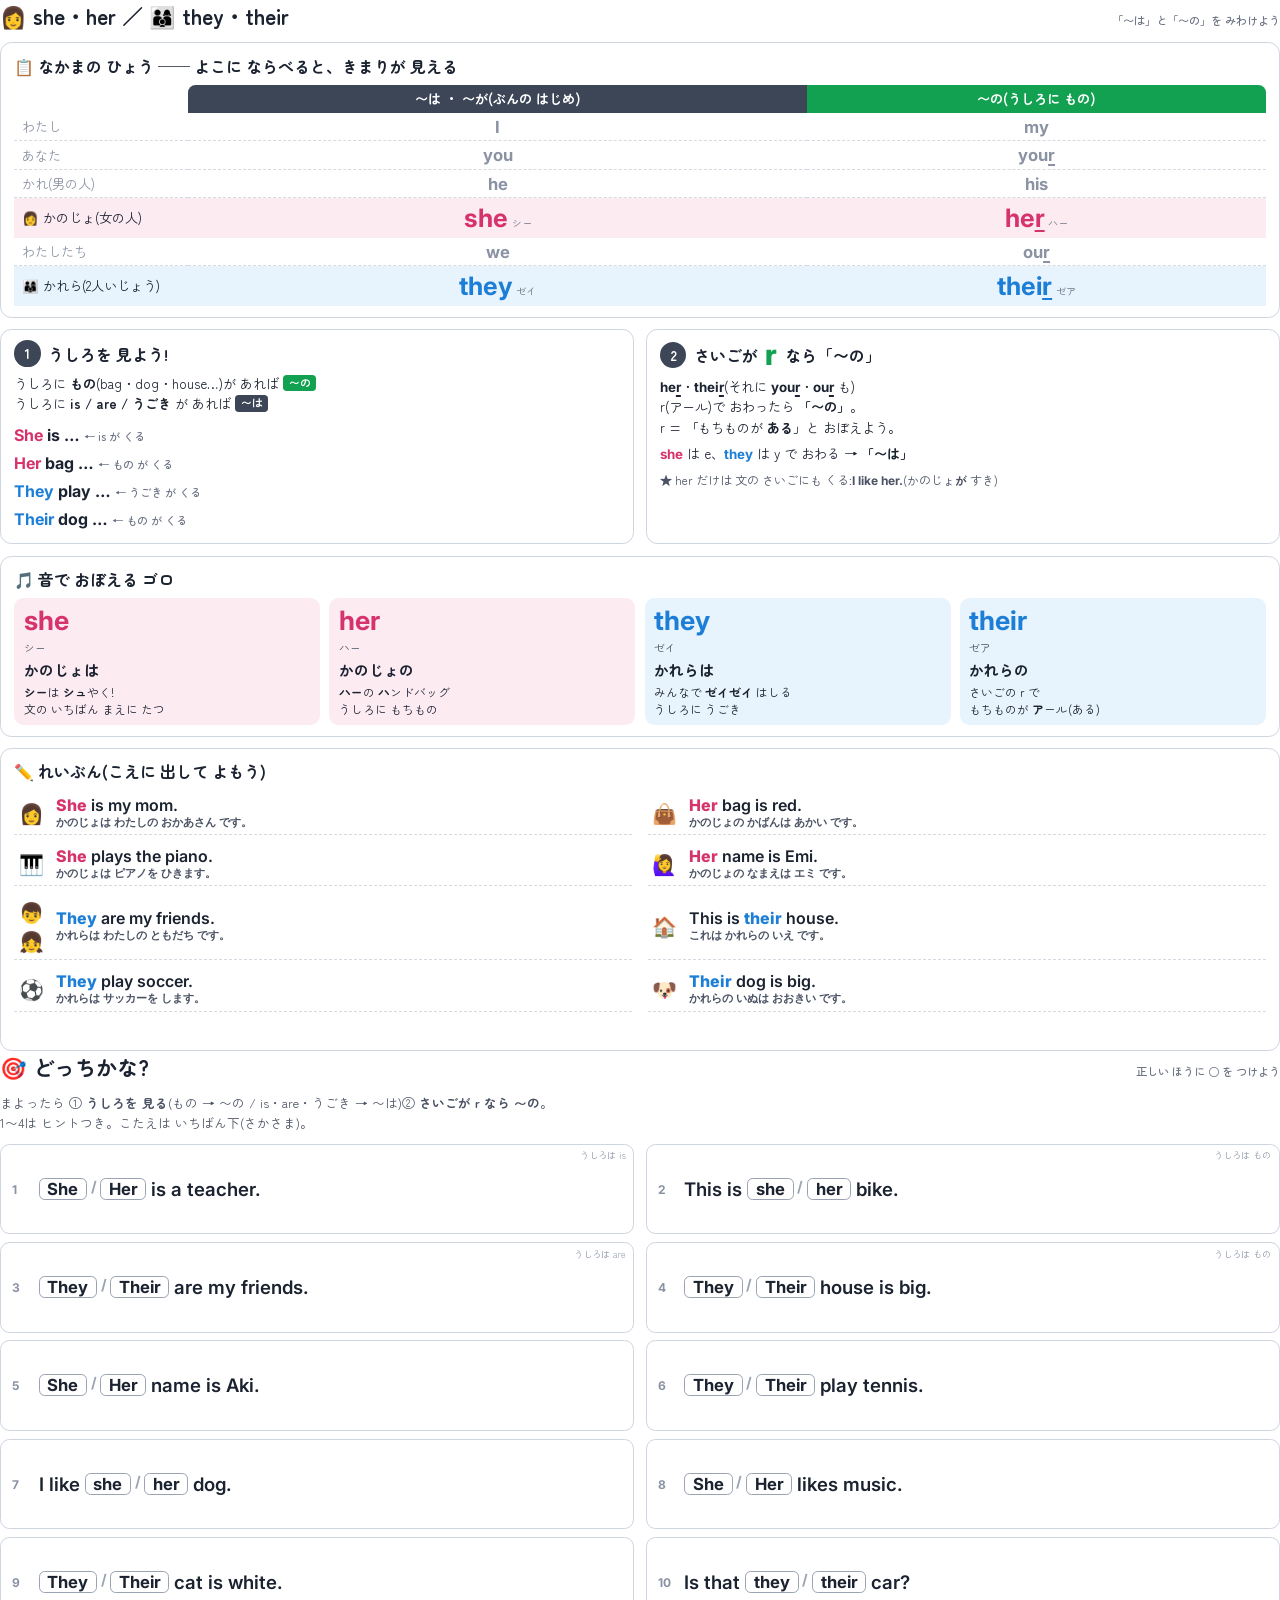
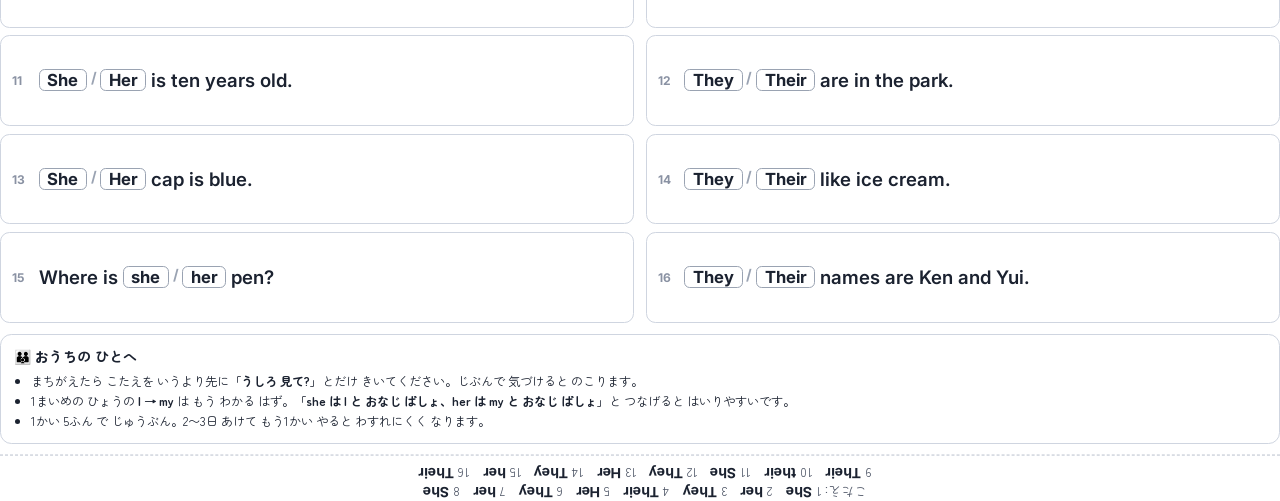
==== print/she-they.html @ e3cf0710 "she・her・they・their の見分けプリントを追加(print/she-they.html) 「they/their、she/her が苦手すぎる」への対応。A4 2枚。  1まいめ(おぼえ" ====
<!doctype html>
<html lang="ja">
<head>
<meta charset="utf-8">
<meta name="viewport" content="width=device-width, initial-scale=1">
<title>she・her・they・their</title>
<link href="https://fonts.googleapis.com/css2?family=Inter:wght@500;700;800&family=Zen+Maru+Gothic:wght@500;700&display=swap" rel="stylesheet">
<style>
  @page { size: A4; margin: 9mm 10mm; }
  * { box-sizing: border-box; }
  html { -webkit-print-color-adjust: exact; print-color-adjust: exact; }
  body { margin: 0; font-family: "Zen Maru Gothic", "IPAGothic", sans-serif; color: #1b2230; font-size: 10.5pt; background: #fff; }
  .en { font-family: "Inter", sans-serif; font-weight: 700; }
  .page { height: 278mm; display: flex; flex-direction: column; gap: 3mm; }
  .page + .page { break-before: page; }
  h1 { font-size: 16pt; margin: 0; display: flex; justify-content: space-between; align-items: baseline; }
  h1 small { font-size: 8.5pt; color: #6b7384; font-weight: 500; }
  h2 { font-size: 12pt; margin: 0 0 1.8mm; }
  .box { border: .35mm solid #cfd5e0; border-radius: 3mm; padding: 2.8mm 3.5mm; }
  .she { --c: #d6336c; --bg: #fdebf2; }
  .they { --c: #1c7ed6; --bg: #e7f3fd; }
  .c-she { color: #d6336c; } .c-they { color: #1c7ed6; }
  .r { text-decoration: underline; text-decoration-thickness: .6mm; text-underline-offset: .8mm; }

  /* ひょう */
  table.pr { width: 100%; border-collapse: separate; border-spacing: 0; }
  table.pr th { font-size: 10pt; font-weight: 700; padding: 1.2mm 2mm; color: #4a5263; text-align: center; }
  table.pr th.wa { color: #fff; background: #3d4657; border-radius: 2mm 0 0 0; }
  table.pr th.no { color: #fff; background: #12a150; border-radius: 0 2mm 0 0; }
  table.pr td { padding: 1mm 2mm; border-bottom: .2mm dashed #d5d9e2; text-align: center; font-size: 10pt; }
  table.pr td.who { text-align: left; width: 46mm; white-space: nowrap; }
  table.pr td .en { font-size: 15pt; }
  table.pr td .kana { font-size: 7.5pt; color: #6b7384; margin-left: 1mm; }
  table.pr tr.hl td { background: var(--bg); border-bottom-color: transparent; }
  table.pr tr.hl td .en { color: var(--c); font-size: 19pt; }
  table.pr tr.dim td { color: #8a92a3; }
  table.pr tr.dim td .en { color: #8a92a3; font-size: 12.5pt; }

  /* ルール */
  .rules { display: grid; grid-template-columns: 1fr 1fr; gap: 3mm; }
  .rule h2 { display: flex; align-items: center; gap: 2mm; }
  .rule h2 .n { display: inline-flex; width: 7mm; height: 7mm; border-radius: 50%; background: #3d4657; color: #fff; font-size: 10pt; align-items: center; justify-content: center; }
  .rule p { margin: 0 0 1.5mm; line-height: 1.55; font-size: 10pt; }
  .ex { font-family: "Inter", sans-serif; font-weight: 700; font-size: 12pt; line-height: 1.75; }
  .ex .arrow { font-family: "Zen Maru Gothic", sans-serif; font-weight: 500; font-size: 8.5pt; color: #6b7384; }
  .tag { display: inline-block; font-family: "Zen Maru Gothic", sans-serif; font-size: 8pt; font-weight: 700; border-radius: 1mm; padding: 0 1.4mm; color: #fff; vertical-align: 2px; }
  .tag.wa { background: #3d4657; } .tag.no { background: #12a150; }
  .big-r { font-family: "Inter", sans-serif; font-weight: 800; font-size: 22pt; color: #12a150; line-height: 1; }

  /* ゴロ */
  .goro { display: grid; grid-template-columns: repeat(4, 1fr); gap: 2.5mm; }
  .g { border-radius: 2.5mm; background: var(--bg); padding: 2.2mm 2.5mm; }
  .g .en { font-size: 20pt; color: var(--c); display: block; line-height: 1.1; }
  .g .kana { font-size: 8pt; color: #4a5263; }
  .g .m { font-size: 11pt; font-weight: 700; margin-top: .8mm; }
  .g .s { font-size: 8.8pt; line-height: 1.45; margin-top: .8mm; }

  /* れい */
  .pairs { display: grid; grid-template-columns: 1fr 1fr; gap: 1.6mm 4mm; }
  .pair { display: flex; align-items: center; gap: 2mm; padding: 1.2mm 0; border-bottom: .2mm dashed #d5d9e2; }
  .pair .ic { font-size: 15pt; width: 9mm; text-align: center; }
  .pair .e { font-family: "Inter", sans-serif; font-weight: 600; font-size: 12pt; }
  .pair .e b { font-weight: 800; }
  .pair .j { font-size: 8.5pt; color: #4a5263; display: block; }

  /* 2まいめ */
  .lead { font-size: 9.5pt; color: #4a5263; line-height: 1.55; margin: 0; }
  .qs { display: grid; grid-template-columns: 1fr 1fr; gap: 2mm 3mm; flex: 1; grid-auto-rows: 1fr; }
  .q { border: .35mm solid #cfd5e0; border-radius: 2.5mm; padding: 1.5mm 3mm; display: flex; align-items: center; gap: 2mm; position: relative; }
  .q .no { font-family: "Inter", sans-serif; font-weight: 700; font-size: 9pt; color: #8a92a3; width: 5mm; }
  .q .t { font-family: "Inter", sans-serif; font-weight: 600; font-size: 14pt; }
  .q .ch { display: inline-flex; gap: 1mm; font-weight: 700; vertical-align: 1px; }
  .q .ch span { border: .35mm solid #9aa3b2; border-radius: 1.5mm; padding: 0 2mm; font-size: 12.5pt; }
  .q .ch i { font-style: normal; color: #9aa3b2; font-size: 11pt; }
  .q .hint { position: absolute; right: 2mm; top: 1mm; font-size: 7pt; color: #9aa3b2; font-family: "Zen Maru Gothic", sans-serif; }
  .tips { font-size: 9.3pt; line-height: 1.6; margin: 0; padding-left: 4.5mm; }
  .key { transform: rotate(180deg); border-bottom: .3mm dashed #b8bfcc; padding-bottom: 2mm; font-size: 9.5pt; color: #4a5263; text-align: center; }
  .key .en { font-size: 10.5pt; color: #1b2230; margin-right: 2.5mm; }
</style>
</head>
<body>

<!-- ============ 1まいめ:おぼえる ============ -->
<section class="page">
  <h1>👩 she・her ／ 👨‍👩‍👦 they・their <small>「〜は」と「〜の」を みわけよう</small></h1>

  <div class="box">
    <h2>📋 なかまの ひょう ── よこに ならべると、きまりが 見える</h2>
    <table class="pr">
      <tr><th></th><th class="wa">〜は ・ 〜が(ぶんの はじめ)</th><th class="no">〜の(うしろに もの)</th></tr>
      <tr class="dim"><td class="who">わたし</td><td><span class="en">I</span></td><td><span class="en">my</span></td></tr>
      <tr class="dim"><td class="who">あなた</td><td><span class="en">you</span></td><td><span class="en">you<span class="r">r</span></span></td></tr>
      <tr class="dim"><td class="who">かれ(男の人)</td><td><span class="en">he</span></td><td><span class="en">his</span></td></tr>
      <tr class="hl she"><td class="who">👩 かのじょ(女の人)</td><td><span class="en">she</span><span class="kana">シー</span></td><td><span class="en">he<span class="r">r</span></span><span class="kana">ハー</span></td></tr>
      <tr class="dim"><td class="who">わたしたち</td><td><span class="en">we</span></td><td><span class="en">ou<span class="r">r</span></span></td></tr>
      <tr class="hl they"><td class="who">👨‍👩‍👦 かれら(2人いじょう)</td><td><span class="en">they</span><span class="kana">ゼイ</span></td><td><span class="en">thei<span class="r">r</span></span><span class="kana">ゼア</span></td></tr>
    </table>
  </div>

  <div class="rules">
    <div class="box rule">
      <h2><span class="n">1</span>うしろを 見よう!</h2>
      <p>うしろに <b>もの</b>(bag・dog・house…)が あれば <span class="tag no">〜の</span><br>うしろに <b>is / are / うごき</b> が あれば <span class="tag wa">〜は</span></p>
      <div class="ex">
        <span class="c-she">She</span> is … <span class="arrow">← is が くる</span><br>
        <span class="c-she">Her</span> bag … <span class="arrow">← もの が くる</span><br>
        <span class="c-they">They</span> play … <span class="arrow">← うごき が くる</span><br>
        <span class="c-they">Their</span> dog … <span class="arrow">← もの が くる</span>
      </div>
    </div>
    <div class="box rule">
      <h2><span class="n">2</span>さいごが <span class="big-r">r</span> なら「〜の」</h2>
      <p><span class="en">he<b class="r">r</b></span>・<span class="en">thei<b class="r">r</b></span>(それに <span class="en">you<b class="r">r</b></span>・<span class="en">ou<b class="r">r</b></span> も)<br>r(アール)で おわったら <b>「〜の」</b>。<br>r = 「もちものが <b>ある</b>」と おぼえよう。</p>
      <p><span class="en c-she">she</span> は e、<span class="en c-they">they</span> は y で おわる → <b>「〜は」</b></p>
      <p style="font-size:9pt;color:#4a5263">★ her だけは 文の さいごにも くる:<span class="en">I like her.</span>(かのじょ<b>が</b> すき)</p>
    </div>
  </div>

  <div class="box">
    <h2>🎵 音で おぼえる ゴロ</h2>
    <div class="goro">
      <div class="g she"><span class="en">she</span><span class="kana">シー</span><div class="m">かのじょは</div><div class="s"><b>シー</b>は <b>シュ</b>やく!<br>文の いちばん まえに たつ</div></div>
      <div class="g she"><span class="en">her</span><span class="kana">ハー</span><div class="m">かのじょの</div><div class="s"><b>ハー</b>の <b>ハ</b>ンドバッグ<br>うしろに もちもの</div></div>
      <div class="g they"><span class="en">they</span><span class="kana">ゼイ</span><div class="m">かれらは</div><div class="s">みんなで <b>ゼイゼイ</b> はしる<br>うしろに うごき</div></div>
      <div class="g they"><span class="en">their</span><span class="kana">ゼア</span><div class="m">かれらの</div><div class="s">さいごの r で<br>もちものが <b>ア</b>ール(ある)</div></div>
    </div>
  </div>

  <div class="box" style="flex:1">
    <h2>✏️ れいぶん(こえに 出して よもう)</h2>
    <div class="pairs">
      <div class="pair"><span class="ic">👩</span><span class="e"><b class="c-she">She</b> is my mom.<span class="j">かのじょ<b>は</b> わたしの おかあさん です。</span></span></div>
      <div class="pair"><span class="ic">👜</span><span class="e"><b class="c-she">Her</b> bag is red.<span class="j">かのじょ<b>の</b> かばんは あかい です。</span></span></div>
      <div class="pair"><span class="ic">🎹</span><span class="e"><b class="c-she">She</b> plays the piano.<span class="j">かのじょ<b>は</b> ピアノを ひきます。</span></span></div>
      <div class="pair"><span class="ic">🙋‍♀️</span><span class="e"><b class="c-she">Her</b> name is Emi.<span class="j">かのじょ<b>の</b> なまえは エミ です。</span></span></div>
      <div class="pair"><span class="ic">👦👧</span><span class="e"><b class="c-they">They</b> are my friends.<span class="j">かれら<b>は</b> わたしの ともだち です。</span></span></div>
      <div class="pair"><span class="ic">🏠</span><span class="e">This is <b class="c-they">their</b> house.<span class="j">これは かれら<b>の</b> いえ です。</span></span></div>
      <div class="pair"><span class="ic">⚽</span><span class="e"><b class="c-they">They</b> play soccer.<span class="j">かれら<b>は</b> サッカーを します。</span></span></div>
      <div class="pair"><span class="ic">🐶</span><span class="e"><b class="c-they">Their</b> dog is big.<span class="j">かれら<b>の</b> いぬは おおきい です。</span></span></div>
    </div>
  </div>
</section>

<!-- ============ 2まいめ:れんしゅう ============ -->
<section class="page">
  <h1>🎯 どっちかな? <small>正しい ほうに ○ を つけよう</small></h1>
  <p class="lead">まよったら ① <b>うしろを 見る</b>(もの → 〜の / is・are・うごき → 〜は)② <b>さいごが r なら 〜の</b>。<br>1〜4は ヒントつき。こたえは いちばん下(さかさま)。</p>
  <div class="qs">
    <div class="q"><span class="no">1</span><span class="t"><span class="ch"><span>She</span><i>/</i><span>Her</span></span> is a teacher.</span><span class="hint">うしろは is</span></div>
    <div class="q"><span class="no">2</span><span class="t">This is <span class="ch"><span>she</span><i>/</i><span>her</span></span> bike.</span><span class="hint">うしろは もの</span></div>
    <div class="q"><span class="no">3</span><span class="t"><span class="ch"><span>They</span><i>/</i><span>Their</span></span> are my friends.</span><span class="hint">うしろは are</span></div>
    <div class="q"><span class="no">4</span><span class="t"><span class="ch"><span>They</span><i>/</i><span>Their</span></span> house is big.</span><span class="hint">うしろは もの</span></div>
    <div class="q"><span class="no">5</span><span class="t"><span class="ch"><span>She</span><i>/</i><span>Her</span></span> name is Aki.</span></div>
    <div class="q"><span class="no">6</span><span class="t"><span class="ch"><span>They</span><i>/</i><span>Their</span></span> play tennis.</span></div>
    <div class="q"><span class="no">7</span><span class="t">I like <span class="ch"><span>she</span><i>/</i><span>her</span></span> dog.</span></div>
    <div class="q"><span class="no">8</span><span class="t"><span class="ch"><span>She</span><i>/</i><span>Her</span></span> likes music.</span></div>
    <div class="q"><span class="no">9</span><span class="t"><span class="ch"><span>They</span><i>/</i><span>Their</span></span> cat is white.</span></div>
    <div class="q"><span class="no">10</span><span class="t">Is that <span class="ch"><span>they</span><i>/</i><span>their</span></span> car?</span></div>
    <div class="q"><span class="no">11</span><span class="t"><span class="ch"><span>She</span><i>/</i><span>Her</span></span> is ten years old.</span></div>
    <div class="q"><span class="no">12</span><span class="t"><span class="ch"><span>They</span><i>/</i><span>Their</span></span> are in the park.</span></div>
    <div class="q"><span class="no">13</span><span class="t"><span class="ch"><span>She</span><i>/</i><span>Her</span></span> cap is blue.</span></div>
    <div class="q"><span class="no">14</span><span class="t"><span class="ch"><span>They</span><i>/</i><span>Their</span></span> like ice cream.</span></div>
    <div class="q"><span class="no">15</span><span class="t">Where is <span class="ch"><span>she</span><i>/</i><span>her</span></span> pen?</span></div>
    <div class="q"><span class="no">16</span><span class="t"><span class="ch"><span>They</span><i>/</i><span>Their</span></span> names are Ken and Yui.</span></div>
  </div>
  <div class="box">
    <h2 style="font-size:10.5pt">👪 おうちの ひとへ</h2>
    <ul class="tips">
      <li>まちがえたら こたえを いうより先に「<b>うしろ 見て?</b>」とだけ きいてください。じぶんで 気づけると のこります。</li>
      <li>1まいめの ひょうの <b>I → my</b> は もう わかる はず。「<b>she は I と おなじ ばしょ、her は my と おなじ ばしょ</b>」と つなげると はいりやすいです。</li>
      <li>1かい 5ふん で じゅうぶん。2〜3日 あけて もう1かい やると わすれにくく なります。</li>
    </ul>
  </div>
  <div class="key">こたえ: 1 <span class="en">She</span> 2 <span class="en">her</span> 3 <span class="en">They</span> 4 <span class="en">Their</span> 5 <span class="en">Her</span> 6 <span class="en">They</span> 7 <span class="en">her</span> 8 <span class="en">She</span><br>9 <span class="en">Their</span> 10 <span class="en">their</span> 11 <span class="en">She</span> 12 <span class="en">They</span> 13 <span class="en">Her</span> 14 <span class="en">They</span> 15 <span class="en">her</span> 16 <span class="en">Their</span></div>
</section>
</body>
</html>
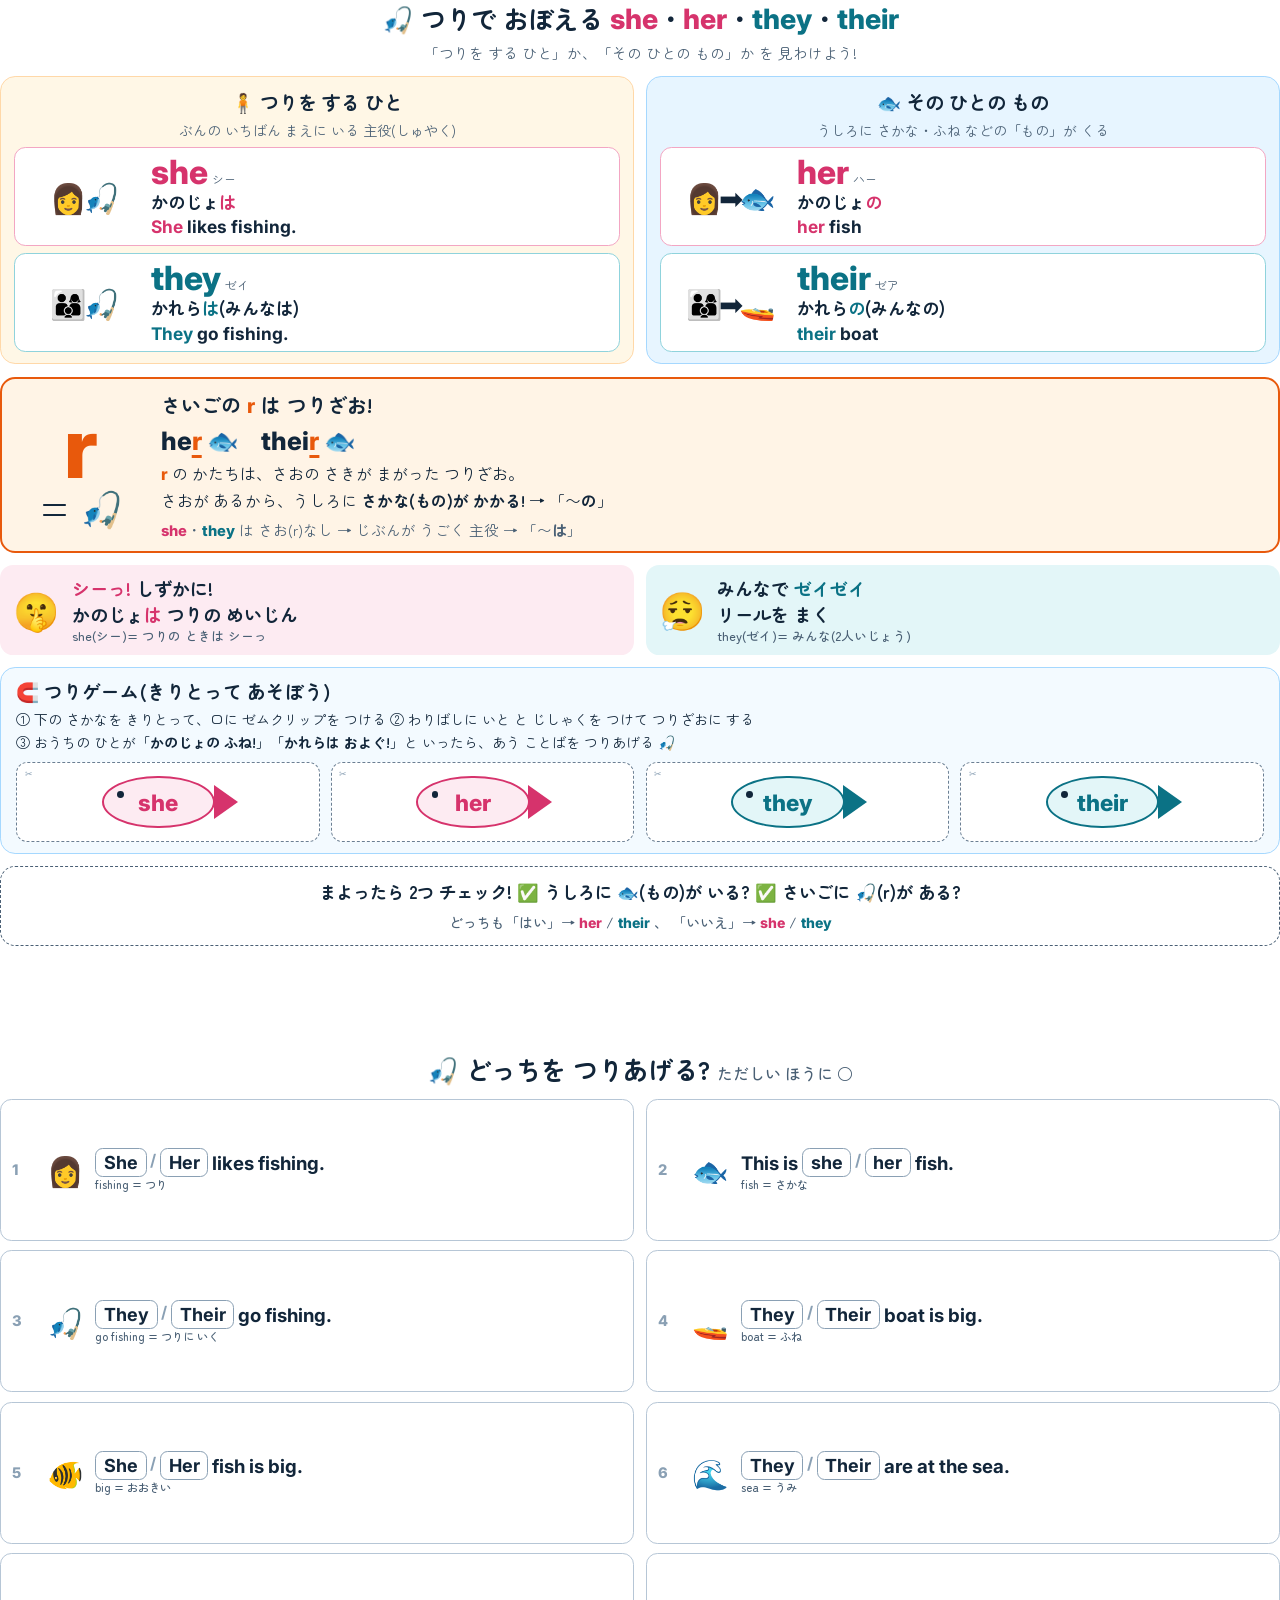
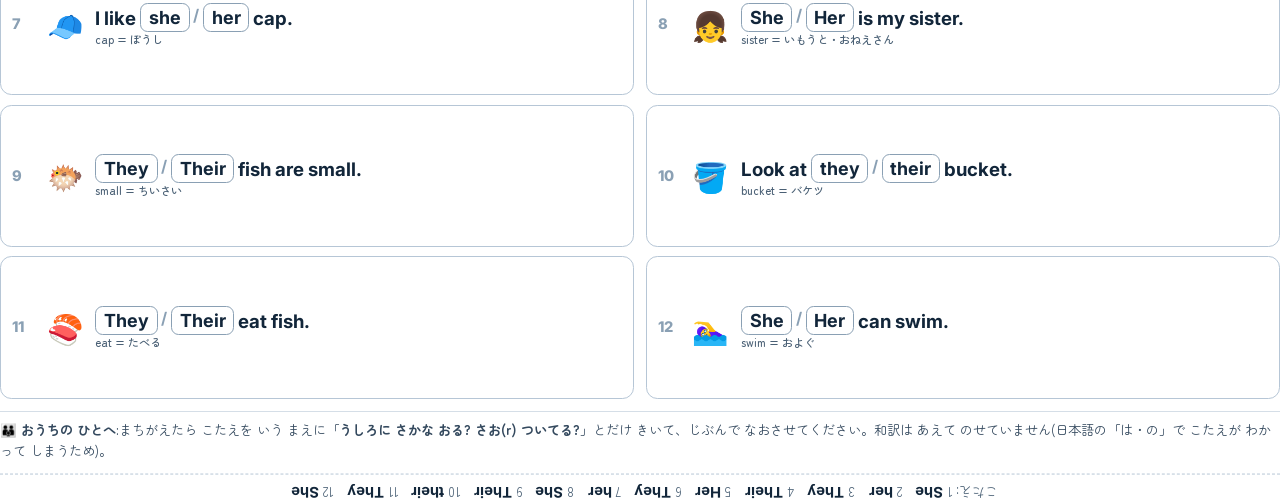
==== commit 1f582a4b: "she・they プリントを「釣り好きの小2」向けに作り直す 「もっと小2、釣り好きにわかりやすく」への対応。文字を減らし、 全部を釣りのたとえにそろえた。  1まいめ ・「つりを する ひと」(sh" ====
--- a/print/she-they.html
+++ b/print/she-they.html
@@ -3,175 +3,179 @@
 <head>
 <meta charset="utf-8">
 <meta name="viewport" content="width=device-width, initial-scale=1">
-<title>she・her・they・their</title>
+<title>つりで おぼえる she・her・they・their</title>
 <link href="https://fonts.googleapis.com/css2?family=Inter:wght@500;700;800&family=Zen+Maru+Gothic:wght@500;700&display=swap" rel="stylesheet">
 <style>
   @page { size: A4; margin: 9mm 10mm; }
   * { box-sizing: border-box; }
   html { -webkit-print-color-adjust: exact; print-color-adjust: exact; }
-  body { margin: 0; font-family: "Zen Maru Gothic", "IPAGothic", sans-serif; color: #1b2230; font-size: 10.5pt; background: #fff; }
-  .en { font-family: "Inter", sans-serif; font-weight: 700; }
-  .page { height: 278mm; display: flex; flex-direction: column; gap: 3mm; }
+  body { margin: 0; font-family: "Zen Maru Gothic", "IPAGothic", sans-serif; color: #12263a; font-size: 12pt; background: #fff; }
+  .en { font-family: "Inter", sans-serif; font-weight: 800; }
+  .page { height: 278mm; display: flex; flex-direction: column; gap: 3.2mm; }
   .page + .page { break-before: page; }
-  h1 { font-size: 16pt; margin: 0; display: flex; justify-content: space-between; align-items: baseline; }
-  h1 small { font-size: 8.5pt; color: #6b7384; font-weight: 500; }
-  h2 { font-size: 12pt; margin: 0 0 1.8mm; }
-  .box { border: .35mm solid #cfd5e0; border-radius: 3mm; padding: 2.8mm 3.5mm; }
-  .she { --c: #d6336c; --bg: #fdebf2; }
-  .they { --c: #1c7ed6; --bg: #e7f3fd; }
-  .c-she { color: #d6336c; } .c-they { color: #1c7ed6; }
-  .r { text-decoration: underline; text-decoration-thickness: .6mm; text-underline-offset: .8mm; }
+  h1 { font-size: 19pt; margin: 0; text-align: center; }
+  h1 .en { font-size: 21pt; }
+  .sub { text-align: center; font-size: 11pt; color: #4a6075; margin: -1.5mm 0 0; }
+  .she { --c: #d6336c; --bg: #fdebf2; --bd: #f3a6c3; }
+  .they { --c: #0b7285; --bg: #e3f6f8; --bd: #8fd3dc; }
+  .c-she { color: #d6336c; } .c-they { color: #0b7285; }
+  .rod { color: #e8590c; }
 
-  /* ひょう */
-  table.pr { width: 100%; border-collapse: separate; border-spacing: 0; }
-  table.pr th { font-size: 10pt; font-weight: 700; padding: 1.2mm 2mm; color: #4a5263; text-align: center; }
-  table.pr th.wa { color: #fff; background: #3d4657; border-radius: 2mm 0 0 0; }
-  table.pr th.no { color: #fff; background: #12a150; border-radius: 0 2mm 0 0; }
-  table.pr td { padding: 1mm 2mm; border-bottom: .2mm dashed #d5d9e2; text-align: center; font-size: 10pt; }
-  table.pr td.who { text-align: left; width: 46mm; white-space: nowrap; }
-  table.pr td .en { font-size: 15pt; }
-  table.pr td .kana { font-size: 7.5pt; color: #6b7384; margin-left: 1mm; }
-  table.pr tr.hl td { background: var(--bg); border-bottom-color: transparent; }
-  table.pr tr.hl td .en { color: var(--c); font-size: 19pt; }
-  table.pr tr.dim td { color: #8a92a3; }
-  table.pr tr.dim td .en { color: #8a92a3; font-size: 12.5pt; }
+  /* うみ と おか の 2れつ */
+  .scene { display: grid; grid-template-columns: 1fr 1fr; gap: 3mm; }
+  .col { border-radius: 4mm; padding: 3mm 3.5mm; }
+  .col.person { background: #fff7e6; border: .5mm solid #ffd8a8; }
+  .col.thing  { background: #e7f5ff; border: .5mm solid #a5d8ff; }
+  .col h2 { margin: 0 0 1mm; font-size: 14.5pt; text-align: center; }
+  .col .what { text-align: center; font-size: 10.5pt; color: #4a6075; margin-bottom: 2mm; }
+  .card { background: #fff; border: .45mm solid var(--bd); border-radius: 3mm; padding: 2mm 3mm; margin-top: 2mm; display: flex; align-items: center; gap: 3mm; }
+  .card .pic { font-size: 22pt; line-height: 1; width: 30mm; letter-spacing: -1mm; text-align: center; white-space: nowrap; }
+  .card .w { font-size: 25pt; color: var(--c); line-height: 1; }
+  .card .k { font-size: 9pt; color: #4a6075; }
+  .card .m { font-size: 13pt; font-weight: 700; }
+  .card .m b { color: var(--c); }
+  .card .ex { font-family: "Inter", sans-serif; font-weight: 700; font-size: 13pt; margin-top: .6mm; }
+  .card .ex b { color: var(--c); }
 
-  /* ルール */
-  .rules { display: grid; grid-template-columns: 1fr 1fr; gap: 3mm; }
-  .rule h2 { display: flex; align-items: center; gap: 2mm; }
-  .rule h2 .n { display: inline-flex; width: 7mm; height: 7mm; border-radius: 50%; background: #3d4657; color: #fff; font-size: 10pt; align-items: center; justify-content: center; }
-  .rule p { margin: 0 0 1.5mm; line-height: 1.55; font-size: 10pt; }
-  .ex { font-family: "Inter", sans-serif; font-weight: 700; font-size: 12pt; line-height: 1.75; }
-  .ex .arrow { font-family: "Zen Maru Gothic", sans-serif; font-weight: 500; font-size: 8.5pt; color: #6b7384; }
-  .tag { display: inline-block; font-family: "Zen Maru Gothic", sans-serif; font-size: 8pt; font-weight: 700; border-radius: 1mm; padding: 0 1.4mm; color: #fff; vertical-align: 2px; }
-  .tag.wa { background: #3d4657; } .tag.no { background: #12a150; }
-  .big-r { font-family: "Inter", sans-serif; font-weight: 800; font-size: 22pt; color: #12a150; line-height: 1; }
+  /* r = つりざお */
+  .rodbox { border: .6mm solid #e8590c; border-radius: 4mm; background: #fff4e6; padding: 3mm 4mm; display: grid; grid-template-columns: 34mm 1fr; gap: 4mm; align-items: center; }
+  .bigr { text-align: center; line-height: 1; }
+  .bigr .r { font-family: "Inter", sans-serif; font-weight: 800; font-size: 64pt; color: #e8590c; }
+  .bigr .eq { font-size: 26pt; }
+  .rodbox h2 { margin: 0 0 1.5mm; font-size: 15pt; }
+  .rodbox p { margin: 0 0 1.5mm; font-size: 12pt; line-height: 1.6; }
+  .hook { font-family: "Inter", sans-serif; font-weight: 800; font-size: 19pt; display: flex; gap: 6mm; flex-wrap: wrap; margin: 1mm 0 1.5mm; }
+  .hook span .r { color: #e8590c; text-decoration: underline; text-decoration-thickness: .9mm; text-underline-offset: 1.2mm; }
+  .no-rod { font-size: 11pt; color: #4a6075; }
 
   /* ゴロ */
-  .goro { display: grid; grid-template-columns: repeat(4, 1fr); gap: 2.5mm; }
-  .g { border-radius: 2.5mm; background: var(--bg); padding: 2.2mm 2.5mm; }
-  .g .en { font-size: 20pt; color: var(--c); display: block; line-height: 1.1; }
-  .g .kana { font-size: 8pt; color: #4a5263; }
-  .g .m { font-size: 11pt; font-weight: 700; margin-top: .8mm; }
-  .g .s { font-size: 8.8pt; line-height: 1.45; margin-top: .8mm; }
+  .goro { display: grid; grid-template-columns: 1fr 1fr; gap: 3mm; }
+  .g { border-radius: 3.5mm; background: var(--bg); padding: 2.5mm 3.5mm; display: flex; gap: 3mm; align-items: center; }
+  .g .ic { font-size: 28pt; line-height: 1; }
+  .g .t { font-size: 13.5pt; font-weight: 700; line-height: 1.45; }
+  .g .t b { color: var(--c); }
+  .g .t small { display: block; font-size: 9.5pt; font-weight: 500; color: #4a6075; }
 
-  /* れい */
-  .pairs { display: grid; grid-template-columns: 1fr 1fr; gap: 1.6mm 4mm; }
-  .pair { display: flex; align-items: center; gap: 2mm; padding: 1.2mm 0; border-bottom: .2mm dashed #d5d9e2; }
-  .pair .ic { font-size: 15pt; width: 9mm; text-align: center; }
-  .pair .e { font-family: "Inter", sans-serif; font-weight: 600; font-size: 12pt; }
-  .pair .e b { font-weight: 800; }
-  .pair .j { font-size: 8.5pt; color: #4a5263; display: block; }
+  /* つりゲーム */
+  .game { border: .5mm solid #a5d8ff; background: #f3faff; border-radius: 4mm; padding: 2.5mm 4mm 3mm; }
+  .game h2 { margin: 0 0 1mm; font-size: 14pt; }
+  .game p { margin: 0 0 2.5mm; font-size: 10.5pt; line-height: 1.6; }
+  .fishes { display: grid; grid-template-columns: repeat(4, 1fr); gap: 3mm; }
+  .fish { position: relative; height: 21mm; border: .45mm dashed #6b7f93; border-radius: 3mm; display: flex; align-items: center; justify-content: center; background: #fff; }
+  .fish .body { position: relative; width: 30mm; height: 14mm; background: var(--bg); border: .6mm solid var(--c); border-radius: 50%; display: flex; align-items: center; justify-content: center; margin-right: 5mm; }
+  .fish .body::after { content: ""; position: absolute; right: -6.5mm; top: 50%; transform: translateY(-50%); border-left: 6.5mm solid var(--c); border-top: 4.5mm solid transparent; border-bottom: 4.5mm solid transparent; }
+  .fish .body::before { content: ""; position: absolute; left: 3.5mm; top: 3.5mm; width: 1.8mm; height: 1.8mm; border-radius: 50%; background: #12263a; }
+  .fish .en { font-size: 17pt; color: var(--c); }
+  .fish .clip { position: absolute; top: .8mm; left: 2mm; font-size: 7pt; color: #8aa0b4; }
+
+  .check { border: .5mm dashed #4a6075; border-radius: 4mm; padding: 2.5mm 4mm; font-size: 13pt; font-weight: 700; line-height: 1.7; text-align: center; }
+  .check .s { color: #4a6075; font-size: 10.5pt; font-weight: 500; }
 
   /* 2まいめ */
-  .lead { font-size: 9.5pt; color: #4a5263; line-height: 1.55; margin: 0; }
-  .qs { display: grid; grid-template-columns: 1fr 1fr; gap: 2mm 3mm; flex: 1; grid-auto-rows: 1fr; }
-  .q { border: .35mm solid #cfd5e0; border-radius: 2.5mm; padding: 1.5mm 3mm; display: flex; align-items: center; gap: 2mm; position: relative; }
-  .q .no { font-family: "Inter", sans-serif; font-weight: 700; font-size: 9pt; color: #8a92a3; width: 5mm; }
-  .q .t { font-family: "Inter", sans-serif; font-weight: 600; font-size: 14pt; }
-  .q .ch { display: inline-flex; gap: 1mm; font-weight: 700; vertical-align: 1px; }
-  .q .ch span { border: .35mm solid #9aa3b2; border-radius: 1.5mm; padding: 0 2mm; font-size: 12.5pt; }
-  .q .ch i { font-style: normal; color: #9aa3b2; font-size: 11pt; }
-  .q .hint { position: absolute; right: 2mm; top: 1mm; font-size: 7pt; color: #9aa3b2; font-family: "Zen Maru Gothic", sans-serif; }
-  .tips { font-size: 9.3pt; line-height: 1.6; margin: 0; padding-left: 4.5mm; }
-  .key { transform: rotate(180deg); border-bottom: .3mm dashed #b8bfcc; padding-bottom: 2mm; font-size: 9.5pt; color: #4a5263; text-align: center; }
-  .key .en { font-size: 10.5pt; color: #1b2230; margin-right: 2.5mm; }
+  .qs { flex: 1; display: grid; grid-template-columns: 1fr 1fr; grid-auto-rows: 1fr; gap: 2.5mm 3mm; }
+  .q { border: .4mm solid #b6c6d6; border-radius: 3mm; padding: 1.5mm 3mm; display: flex; align-items: center; gap: 2.5mm; }
+  .q .no { font-family: "Inter", sans-serif; font-weight: 800; font-size: 11pt; color: #8aa0b4; width: 6mm; }
+  .q .pic { font-size: 22pt; line-height: 1; width: 11mm; text-align: center; }
+  .q .t { font-family: "Inter", sans-serif; font-weight: 700; font-size: 14pt; line-height: 1.5; }
+  .q .ch { display: inline-flex; gap: 1mm; vertical-align: 1px; }
+  .q .ch span { border: .4mm solid #8aa0b4; border-radius: 2mm; padding: 0 2mm; font-size: 13.5pt; }
+  .q .ch i { font-style: normal; color: #8aa0b4; font-size: 12pt; }
+  .q .j { display: block; font-family: "Zen Maru Gothic", sans-serif; font-size: 8.5pt; font-weight: 500; color: #4a6075; line-height: 1.2; }
+  .parent { font-size: 10pt; line-height: 1.6; color: #34495e; border-top: .3mm solid #d5dee7; padding-top: 2mm; }
+  .key { transform: rotate(180deg); border-bottom: .3mm dashed #b6c6d6; padding-bottom: 2mm; font-size: 10pt; color: #4a6075; text-align: center; }
+  .key .en { font-size: 11pt; color: #12263a; margin-right: 2.5mm; font-weight: 700; }
 </style>
 </head>
 <body>
 
-<!-- ============ 1まいめ:おぼえる ============ -->
+<!-- ============ 1まいめ ============ -->
 <section class="page">
-  <h1>👩 she・her ／ 👨‍👩‍👦 they・their <small>「〜は」と「〜の」を みわけよう</small></h1>
+  <h1>🎣 つりで おぼえる <span class="en c-she">she</span>・<span class="en c-she">her</span>・<span class="en c-they">they</span>・<span class="en c-they">their</span></h1>
+  <p class="sub">「つりを する ひと」か、「その ひとの もの」か を 見わけよう!</p>
 
-  <div class="box">
-    <h2>📋 なかまの ひょう ── よこに ならべると、きまりが 見える</h2>
-    <table class="pr">
-      <tr><th></th><th class="wa">〜は ・ 〜が(ぶんの はじめ)</th><th class="no">〜の(うしろに もの)</th></tr>
-      <tr class="dim"><td class="who">わたし</td><td><span class="en">I</span></td><td><span class="en">my</span></td></tr>
-      <tr class="dim"><td class="who">あなた</td><td><span class="en">you</span></td><td><span class="en">you<span class="r">r</span></span></td></tr>
-      <tr class="dim"><td class="who">かれ(男の人)</td><td><span class="en">he</span></td><td><span class="en">his</span></td></tr>
-      <tr class="hl she"><td class="who">👩 かのじょ(女の人)</td><td><span class="en">she</span><span class="kana">シー</span></td><td><span class="en">he<span class="r">r</span></span><span class="kana">ハー</span></td></tr>
-      <tr class="dim"><td class="who">わたしたち</td><td><span class="en">we</span></td><td><span class="en">ou<span class="r">r</span></span></td></tr>
-      <tr class="hl they"><td class="who">👨‍👩‍👦 かれら(2人いじょう)</td><td><span class="en">they</span><span class="kana">ゼイ</span></td><td><span class="en">thei<span class="r">r</span></span><span class="kana">ゼア</span></td></tr>
-    </table>
-  </div>
-
-  <div class="rules">
-    <div class="box rule">
-      <h2><span class="n">1</span>うしろを 見よう!</h2>
-      <p>うしろに <b>もの</b>(bag・dog・house…)が あれば <span class="tag no">〜の</span><br>うしろに <b>is / are / うごき</b> が あれば <span class="tag wa">〜は</span></p>
-      <div class="ex">
-        <span class="c-she">She</span> is … <span class="arrow">← is が くる</span><br>
-        <span class="c-she">Her</span> bag … <span class="arrow">← もの が くる</span><br>
-        <span class="c-they">They</span> play … <span class="arrow">← うごき が くる</span><br>
-        <span class="c-they">Their</span> dog … <span class="arrow">← もの が くる</span>
+  <div class="scene">
+    <div class="col person">
+      <h2>🧍 つりを する ひと</h2>
+      <div class="what">ぶんの いちばん まえに いる 主役(しゅやく)</div>
+      <div class="card she">
+        <div class="pic">👩🎣</div>
+        <div><span class="w en">she</span> <span class="k">シー</span>
+          <div class="m">かのじょ<b>は</b></div>
+          <div class="ex"><b>She</b> likes fishing.</div></div>
+      </div>
+      <div class="card they">
+        <div class="pic">👨‍👩‍👦🎣</div>
+        <div><span class="w en">they</span> <span class="k">ゼイ</span>
+          <div class="m">かれら<b>は</b>(みんなは)</div>
+          <div class="ex"><b>They</b> go fishing.</div></div>
       </div>
     </div>
-    <div class="box rule">
-      <h2><span class="n">2</span>さいごが <span class="big-r">r</span> なら「〜の」</h2>
-      <p><span class="en">he<b class="r">r</b></span>・<span class="en">thei<b class="r">r</b></span>(それに <span class="en">you<b class="r">r</b></span>・<span class="en">ou<b class="r">r</b></span> も)<br>r(アール)で おわったら <b>「〜の」</b>。<br>r = 「もちものが <b>ある</b>」と おぼえよう。</p>
-      <p><span class="en c-she">she</span> は e、<span class="en c-they">they</span> は y で おわる → <b>「〜は」</b></p>
-      <p style="font-size:9pt;color:#4a5263">★ her だけは 文の さいごにも くる:<span class="en">I like her.</span>(かのじょ<b>が</b> すき)</p>
+    <div class="col thing">
+      <h2>🐟 その ひとの もの</h2>
+      <div class="what">うしろに さかな・ふね などの「もの」が くる</div>
+      <div class="card she">
+        <div class="pic">👩➡🐟</div>
+        <div><span class="w en">her</span> <span class="k">ハー</span>
+          <div class="m">かのじょ<b>の</b></div>
+          <div class="ex"><b>her</b> fish</div></div>
+      </div>
+      <div class="card they">
+        <div class="pic">👨‍👩‍👦➡🚤</div>
+        <div><span class="w en">their</span> <span class="k">ゼア</span>
+          <div class="m">かれら<b>の</b>(みんなの)</div>
+          <div class="ex"><b>their</b> boat</div></div>
+      </div>
     </div>
   </div>
 
-  <div class="box">
-    <h2>🎵 音で おぼえる ゴロ</h2>
-    <div class="goro">
-      <div class="g she"><span class="en">she</span><span class="kana">シー</span><div class="m">かのじょは</div><div class="s"><b>シー</b>は <b>シュ</b>やく!<br>文の いちばん まえに たつ</div></div>
-      <div class="g she"><span class="en">her</span><span class="kana">ハー</span><div class="m">かのじょの</div><div class="s"><b>ハー</b>の <b>ハ</b>ンドバッグ<br>うしろに もちもの</div></div>
-      <div class="g they"><span class="en">they</span><span class="kana">ゼイ</span><div class="m">かれらは</div><div class="s">みんなで <b>ゼイゼイ</b> はしる<br>うしろに うごき</div></div>
-      <div class="g they"><span class="en">their</span><span class="kana">ゼア</span><div class="m">かれらの</div><div class="s">さいごの r で<br>もちものが <b>ア</b>ール(ある)</div></div>
+  <div class="rodbox">
+    <div class="bigr"><span class="r">r</span><br><span class="eq">= 🎣</span></div>
+    <div>
+      <h2>さいごの <span class="rod en">r</span> は つりざお!</h2>
+      <div class="hook"><span>he<span class="r">r</span> 🐟</span><span>thei<span class="r">r</span> 🐟</span></div>
+      <p><span class="rod en">r</span> の かたちは、さおの さきが まがった つりざお。<br>さおが あるから、うしろに <b>さかな(もの)が かかる!</b> → 「〜<b>の</b>」</p>
+      <div class="no-rod"><span class="en c-she">she</span>・<span class="en c-they">they</span> は さお(r)なし → じぶんが うごく 主役 → 「〜<b>は</b>」</div>
     </div>
   </div>
 
-  <div class="box" style="flex:1">
-    <h2>✏️ れいぶん(こえに 出して よもう)</h2>
-    <div class="pairs">
-      <div class="pair"><span class="ic">👩</span><span class="e"><b class="c-she">She</b> is my mom.<span class="j">かのじょ<b>は</b> わたしの おかあさん です。</span></span></div>
-      <div class="pair"><span class="ic">👜</span><span class="e"><b class="c-she">Her</b> bag is red.<span class="j">かのじょ<b>の</b> かばんは あかい です。</span></span></div>
-      <div class="pair"><span class="ic">🎹</span><span class="e"><b class="c-she">She</b> plays the piano.<span class="j">かのじょ<b>は</b> ピアノを ひきます。</span></span></div>
-      <div class="pair"><span class="ic">🙋‍♀️</span><span class="e"><b class="c-she">Her</b> name is Emi.<span class="j">かのじょ<b>の</b> なまえは エミ です。</span></span></div>
-      <div class="pair"><span class="ic">👦👧</span><span class="e"><b class="c-they">They</b> are my friends.<span class="j">かれら<b>は</b> わたしの ともだち です。</span></span></div>
-      <div class="pair"><span class="ic">🏠</span><span class="e">This is <b class="c-they">their</b> house.<span class="j">これは かれら<b>の</b> いえ です。</span></span></div>
-      <div class="pair"><span class="ic">⚽</span><span class="e"><b class="c-they">They</b> play soccer.<span class="j">かれら<b>は</b> サッカーを します。</span></span></div>
-      <div class="pair"><span class="ic">🐶</span><span class="e"><b class="c-they">Their</b> dog is big.<span class="j">かれら<b>の</b> いぬは おおきい です。</span></span></div>
+  <div class="goro">
+    <div class="g she"><span class="ic">🤫</span><div class="t"><b>シーっ!</b> しずかに!<br>かのじょ<b>は</b> つりの めいじん<small>she(シー)= つりの ときは シーっ</small></div></div>
+    <div class="g they"><span class="ic">😮‍💨</span><div class="t">みんなで <b>ゼイゼイ</b><br>リールを まく<small>they(ゼイ)= みんな(2人いじょう)</small></div></div>
+  </div>
+
+  <div class="game">
+    <h2>🧲 つりゲーム(きりとって あそぼう)</h2>
+    <p>① 下の さかなを きりとって、口に ゼムクリップを つける ② わりばしに いと と じしゃくを つけて つりざおに する<br>③ おうちの ひとが「<b>かのじょの ふね!</b>」「<b>かれらは およぐ!</b>」と いったら、あう ことばを つりあげる 🎣</p>
+    <div class="fishes">
+      <div class="fish she"><span class="clip">✂</span><div class="body"><span class="en">she</span></div></div>
+      <div class="fish she"><span class="clip">✂</span><div class="body"><span class="en">her</span></div></div>
+      <div class="fish they"><span class="clip">✂</span><div class="body"><span class="en">they</span></div></div>
+      <div class="fish they"><span class="clip">✂</span><div class="body"><span class="en">their</span></div></div>
     </div>
   </div>
+
+  <div class="check">まよったら 2つ チェック! ✅ うしろに 🐟(もの)が いる? ✅ さいごに 🎣(r)が ある?<br><span class="s">どっちも「はい」→ <span class="en c-she">her</span> / <span class="en c-they">their</span> 、 「いいえ」→ <span class="en c-she">she</span> / <span class="en c-they">they</span></span></div>
 </section>
 
-<!-- ============ 2まいめ:れんしゅう ============ -->
+<!-- ============ 2まいめ ============ -->
 <section class="page">
-  <h1>🎯 どっちかな? <small>正しい ほうに ○ を つけよう</small></h1>
-  <p class="lead">まよったら ① <b>うしろを 見る</b>(もの → 〜の / is・are・うごき → 〜は)② <b>さいごが r なら 〜の</b>。<br>1〜4は ヒントつき。こたえは いちばん下(さかさま)。</p>
+  <h1>🎣 どっちを つりあげる? <span style="font-size:12pt;font-weight:500;color:#4a6075">ただしい ほうに ○</span></h1>
   <div class="qs">
-    <div class="q"><span class="no">1</span><span class="t"><span class="ch"><span>She</span><i>/</i><span>Her</span></span> is a teacher.</span><span class="hint">うしろは is</span></div>
-    <div class="q"><span class="no">2</span><span class="t">This is <span class="ch"><span>she</span><i>/</i><span>her</span></span> bike.</span><span class="hint">うしろは もの</span></div>
-    <div class="q"><span class="no">3</span><span class="t"><span class="ch"><span>They</span><i>/</i><span>Their</span></span> are my friends.</span><span class="hint">うしろは are</span></div>
-    <div class="q"><span class="no">4</span><span class="t"><span class="ch"><span>They</span><i>/</i><span>Their</span></span> house is big.</span><span class="hint">うしろは もの</span></div>
-    <div class="q"><span class="no">5</span><span class="t"><span class="ch"><span>She</span><i>/</i><span>Her</span></span> name is Aki.</span></div>
-    <div class="q"><span class="no">6</span><span class="t"><span class="ch"><span>They</span><i>/</i><span>Their</span></span> play tennis.</span></div>
-    <div class="q"><span class="no">7</span><span class="t">I like <span class="ch"><span>she</span><i>/</i><span>her</span></span> dog.</span></div>
-    <div class="q"><span class="no">8</span><span class="t"><span class="ch"><span>She</span><i>/</i><span>Her</span></span> likes music.</span></div>
-    <div class="q"><span class="no">9</span><span class="t"><span class="ch"><span>They</span><i>/</i><span>Their</span></span> cat is white.</span></div>
-    <div class="q"><span class="no">10</span><span class="t">Is that <span class="ch"><span>they</span><i>/</i><span>their</span></span> car?</span></div>
-    <div class="q"><span class="no">11</span><span class="t"><span class="ch"><span>She</span><i>/</i><span>Her</span></span> is ten years old.</span></div>
-    <div class="q"><span class="no">12</span><span class="t"><span class="ch"><span>They</span><i>/</i><span>Their</span></span> are in the park.</span></div>
-    <div class="q"><span class="no">13</span><span class="t"><span class="ch"><span>She</span><i>/</i><span>Her</span></span> cap is blue.</span></div>
-    <div class="q"><span class="no">14</span><span class="t"><span class="ch"><span>They</span><i>/</i><span>Their</span></span> like ice cream.</span></div>
-    <div class="q"><span class="no">15</span><span class="t">Where is <span class="ch"><span>she</span><i>/</i><span>her</span></span> pen?</span></div>
-    <div class="q"><span class="no">16</span><span class="t"><span class="ch"><span>They</span><i>/</i><span>Their</span></span> names are Ken and Yui.</span></div>
+    <div class="q she"><span class="no">1</span><span class="pic">👩</span><span class="t"><span class="ch"><span>She</span><i>/</i><span>Her</span></span> likes fishing.<span class="j">fishing = つり</span></span></div>
+    <div class="q"><span class="no">2</span><span class="pic">🐟</span><span class="t">This is <span class="ch"><span>she</span><i>/</i><span>her</span></span> fish.<span class="j">fish = さかな</span></span></div>
+    <div class="q"><span class="no">3</span><span class="pic">🎣</span><span class="t"><span class="ch"><span>They</span><i>/</i><span>Their</span></span> go fishing.<span class="j">go fishing = つりに いく</span></span></div>
+    <div class="q"><span class="no">4</span><span class="pic">🚤</span><span class="t"><span class="ch"><span>They</span><i>/</i><span>Their</span></span> boat is big.<span class="j">boat = ふね</span></span></div>
+    <div class="q"><span class="no">5</span><span class="pic">🐠</span><span class="t"><span class="ch"><span>She</span><i>/</i><span>Her</span></span> fish is big.<span class="j">big = おおきい</span></span></div>
+    <div class="q"><span class="no">6</span><span class="pic">🌊</span><span class="t"><span class="ch"><span>They</span><i>/</i><span>Their</span></span> are at the sea.<span class="j">sea = うみ</span></span></div>
+    <div class="q"><span class="no">7</span><span class="pic">🧢</span><span class="t">I like <span class="ch"><span>she</span><i>/</i><span>her</span></span> cap.<span class="j">cap = ぼうし</span></span></div>
+    <div class="q"><span class="no">8</span><span class="pic">👧</span><span class="t"><span class="ch"><span>She</span><i>/</i><span>Her</span></span> is my sister.<span class="j">sister = いもうと・おねえさん</span></span></div>
+    <div class="q"><span class="no">9</span><span class="pic">🐡</span><span class="t"><span class="ch"><span>They</span><i>/</i><span>Their</span></span> fish are small.<span class="j">small = ちいさい</span></span></div>
+    <div class="q"><span class="no">10</span><span class="pic">🪣</span><span class="t">Look at <span class="ch"><span>they</span><i>/</i><span>their</span></span> bucket.<span class="j">bucket = バケツ</span></span></div>
+    <div class="q"><span class="no">11</span><span class="pic">🍣</span><span class="t"><span class="ch"><span>They</span><i>/</i><span>Their</span></span> eat fish.<span class="j">eat = たべる</span></span></div>
+    <div class="q"><span class="no">12</span><span class="pic">🏊‍♀️</span><span class="t"><span class="ch"><span>She</span><i>/</i><span>Her</span></span> can swim.<span class="j">swim = およぐ</span></span></div>
   </div>
-  <div class="box">
-    <h2 style="font-size:10.5pt">👪 おうちの ひとへ</h2>
-    <ul class="tips">
-      <li>まちがえたら こたえを いうより先に「<b>うしろ 見て?</b>」とだけ きいてください。じぶんで 気づけると のこります。</li>
-      <li>1まいめの ひょうの <b>I → my</b> は もう わかる はず。「<b>she は I と おなじ ばしょ、her は my と おなじ ばしょ</b>」と つなげると はいりやすいです。</li>
-      <li>1かい 5ふん で じゅうぶん。2〜3日 あけて もう1かい やると わすれにくく なります。</li>
-    </ul>
-  </div>
-  <div class="key">こたえ: 1 <span class="en">She</span> 2 <span class="en">her</span> 3 <span class="en">They</span> 4 <span class="en">Their</span> 5 <span class="en">Her</span> 6 <span class="en">They</span> 7 <span class="en">her</span> 8 <span class="en">She</span><br>9 <span class="en">Their</span> 10 <span class="en">their</span> 11 <span class="en">She</span> 12 <span class="en">They</span> 13 <span class="en">Her</span> 14 <span class="en">They</span> 15 <span class="en">her</span> 16 <span class="en">Their</span></div>
+  <div class="parent">👪 <b>おうちの ひとへ</b>:まちがえたら こたえを いう まえに「<b>うしろに さかな おる? さお(r) ついてる?</b>」とだけ きいて、じぶんで なおさせてください。和訳は あえて のせていません(日本語の「は・の」で こたえが わかって しまうため)。</div>
+  <div class="key">こたえ: 1 <span class="en">She</span> 2 <span class="en">her</span> 3 <span class="en">They</span> 4 <span class="en">Their</span> 5 <span class="en">Her</span> 6 <span class="en">They</span> 7 <span class="en">her</span> 8 <span class="en">She</span> 9 <span class="en">Their</span> 10 <span class="en">their</span> 11 <span class="en">They</span> 12 <span class="en">She</span></div>
 </section>
 </body>
 </html>
